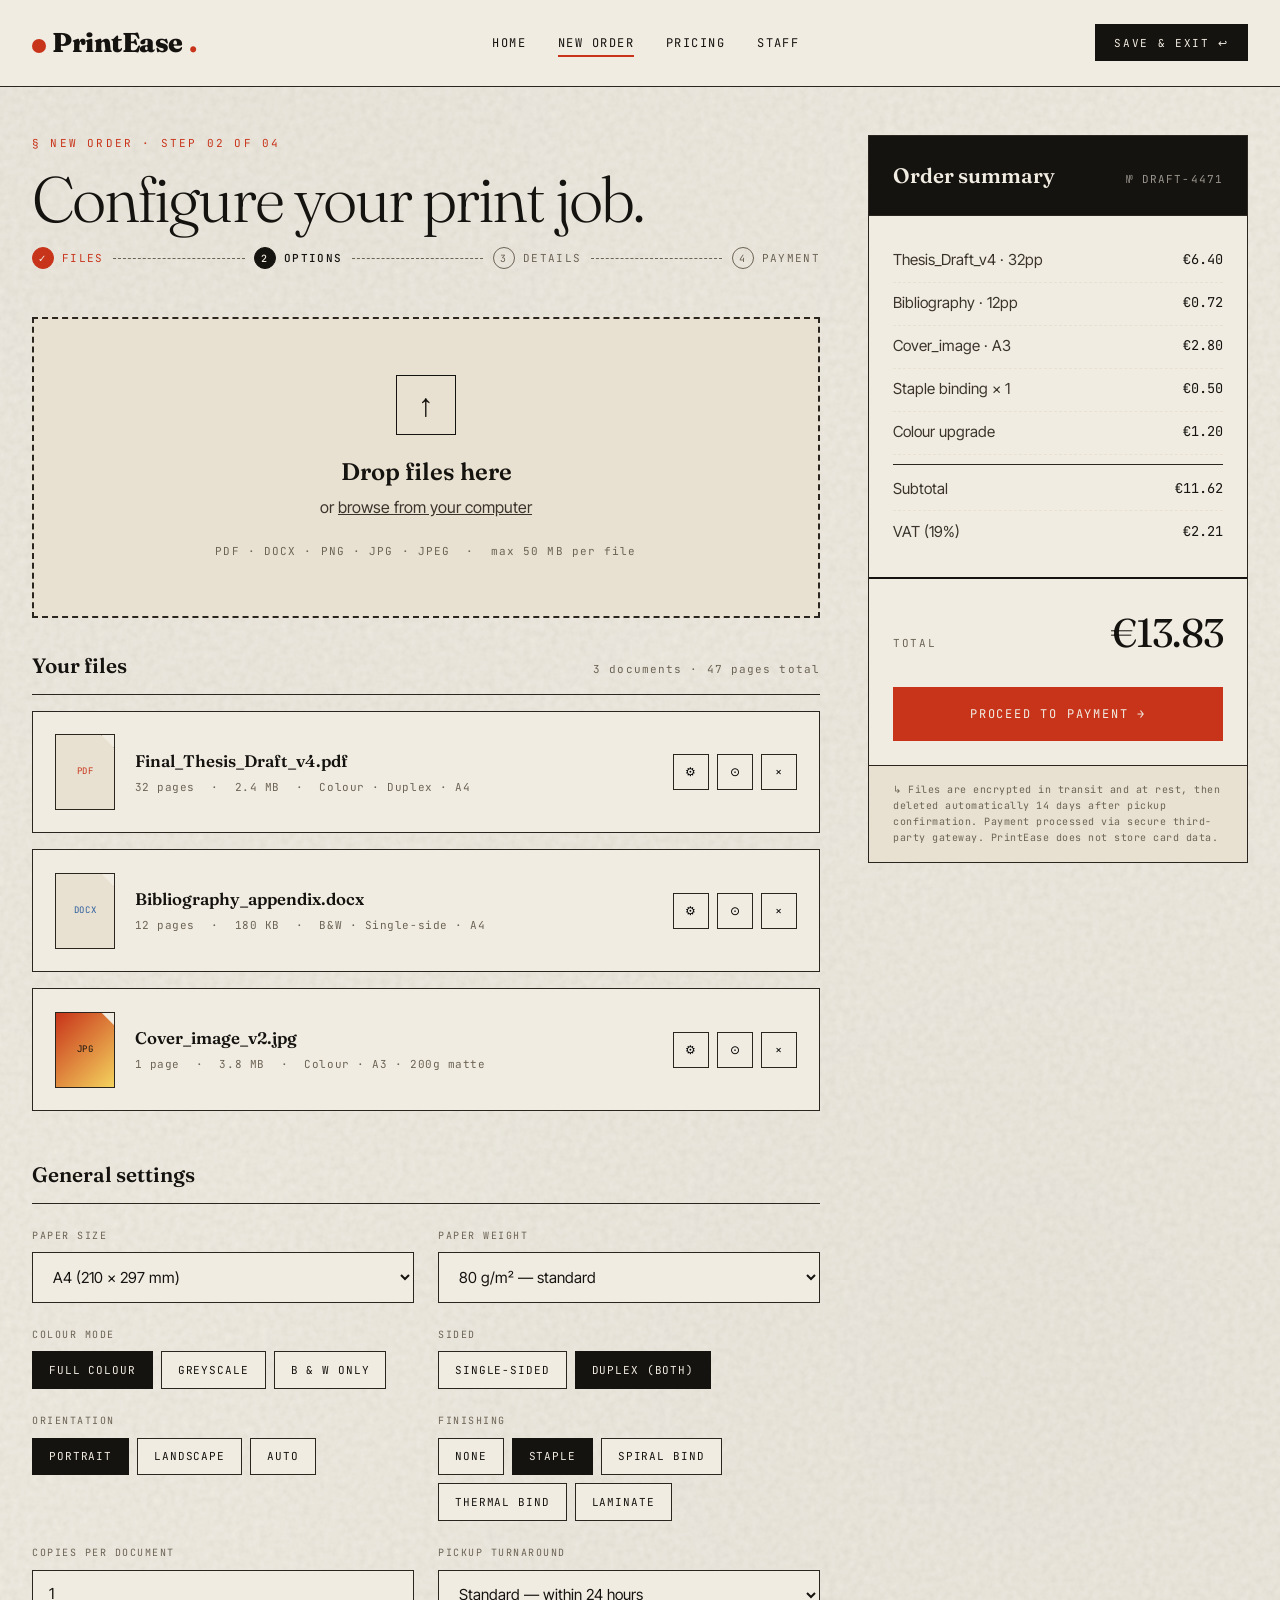
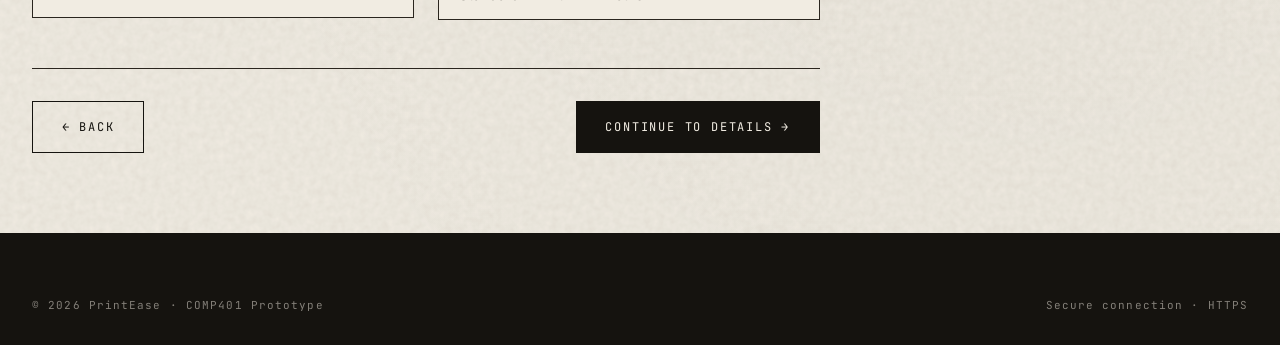
==== order.html @ 36f1aa3f "Home & Order pages" ====
<!DOCTYPE html>
<html lang="en">
<head>
<meta charset="UTF-8" />
<meta name="viewport" content="width=device-width, initial-scale=1.0" />
<title>PrintEase — New Order</title>
<link rel="stylesheet" href="css/style.css" />
</head>
<body>

<nav>
  <div class="nav-inner">
    <a href="index.html" class="logo">
      <span class="logo-mark"></span>
      PrintEase<span style="color: var(--accent);">.</span>
    </a>
    <ul class="nav-links">
      <li><a href="index.html">Home</a></li>
      <li><a href="order.html" class="active">New Order</a></li>
      <li><a href="index.html#pricing">Pricing</a></li>
      <li>Staff</li>
    </ul>
    <a href="index.html" class="nav-cta">Save &amp; exit ↩</a>
  </div>
</nav>

<main>

  <div class="order-layout">

    <div class="order-main">

      <div class="page-eyebrow">§ New order · Step 02 of 04</div>
      <h1 class="page-title">Configure your print job.</h1>

      <div class="progress">
        <div class="progress-step done"><span class="ring">✓</span> Files</div>
        <hr>
        <div class="progress-step current"><span class="ring">2</span> Options</div>
        <hr>
        <div class="progress-step"><span class="ring">3</span> Details</div>
        <hr>
        <div class="progress-step"><span class="ring">4</span> Payment</div>
      </div>

      <div class="upload-zone">
        <div class="upload-icon">↑</div>
        <h3>Drop files here</h3>
        <p>or <u>browse from your computer</u></p>
        <div class="upload-formats">PDF · DOCX · PNG · JPG · JPEG &nbsp;·&nbsp; max 50 MB per file</div>
      </div>

      <div class="file-list">
        <div class="file-list-head">
          <h4>Your files</h4>
          <span>3 documents · 47 pages total</span>
        </div>

        <div class="file-card">
          <div class="file-thumb pdf">PDF</div>
          <div class="file-meta">
            <h5>Final_Thesis_Draft_v4.pdf</h5>
            <div class="details">
              <span>32 pages</span><span>2.4 MB</span><span>Colour · Duplex · A4</span>
            </div>
          </div>
          <div class="file-actions">
            <button class="icon-btn" title="Configure">⚙</button>
            <button class="icon-btn" title="Preview">⊙</button>
            <button class="icon-btn danger" title="Remove">×</button>
          </div>
        </div>

        <div class="file-card">
          <div class="file-thumb docx">DOCX</div>
          <div class="file-meta">
            <h5>Bibliography_appendix.docx</h5>
            <div class="details">
              <span>12 pages</span><span>180 KB</span><span>B&amp;W · Single-side · A4</span>
            </div>
          </div>
          <div class="file-actions">
            <button class="icon-btn" title="Configure">⚙</button>
            <button class="icon-btn" title="Preview">⊙</button>
            <button class="icon-btn danger" title="Remove">×</button>
          </div>
        </div>

        <div class="file-card">
          <div class="file-thumb img">JPG</div>
          <div class="file-meta">
            <h5>Cover_image_v2.jpg</h5>
            <div class="details">
              <span>1 page</span><span>3.8 MB</span><span>Colour · A3 · 200g matte</span>
            </div>
          </div>
          <div class="file-actions">
            <button class="icon-btn" title="Configure">⚙</button>
            <button class="icon-btn" title="Preview">⊙</button>
            <button class="icon-btn danger" title="Remove">×</button>
          </div>
        </div>
      </div>

      <div class="options-block">
        <h4>General settings</h4>

        <div class="opt-grid">
          <div class="opt-field">
            <label>Paper size</label>
            <select>
              <option>A4 (210 × 297 mm)</option>
              <option>A5 (148 × 210 mm)</option>
              <option>A3 (297 × 420 mm)</option>
              <option>A2 (420 × 594 mm)</option>
              <option>Letter (216 × 279 mm)</option>
            </select>
          </div>

          <div class="opt-field">
            <label>Paper weight</label>
            <select>
              <option>80 g/m² — standard</option>
              <option>100 g/m²</option>
              <option>120 g/m²</option>
              <option>160 g/m²</option>
              <option>200 g/m² — poster</option>
              <option>250 g/m² — card</option>
            </select>
          </div>

          <div class="opt-field">
            <label>Colour mode</label>
            <div class="chips">
              <div class="chip active">Full colour</div>
              <div class="chip">Greyscale</div>
              <div class="chip">B &amp; W only</div>
            </div>
          </div>

          <div class="opt-field">
            <label>Sided</label>
            <div class="chips">
              <div class="chip">Single-sided</div>
              <div class="chip active">Duplex (both)</div>
            </div>
          </div>

          <div class="opt-field">
            <label>Orientation</label>
            <div class="chips">
              <div class="chip active">Portrait</div>
              <div class="chip">Landscape</div>
              <div class="chip">Auto</div>
            </div>
          </div>

          <div class="opt-field">
            <label>Finishing</label>
            <div class="chips">
              <div class="chip">None</div>
              <div class="chip active">Staple</div>
              <div class="chip">Spiral bind</div>
              <div class="chip">Thermal bind</div>
              <div class="chip">Laminate</div>
            </div>
          </div>

          <div class="opt-field">
            <label>Copies per document</label>
            <input type="number" value="1" min="1" max="500" />
          </div>

          <div class="opt-field">
            <label>Pickup turnaround</label>
            <select>
              <option>Standard — within 24 hours</option>
              <option>Same day — by close</option>
              <option>Express — within 2 hours (+€3.00)</option>
            </select>
          </div>
        </div>
      </div>

      <div style="display: flex; justify-content: space-between; margin-top: 3rem; padding-top: 2rem; border-top: 1px solid var(--rule);">
        <a href="index.html" class="btn btn-secondary">← Back</a>
        <a href="#" class="btn btn-primary">Continue to details →</a>
      </div>

    </div>

    <aside class="summary">
      <div class="summary-head">
        <h4>Order summary</h4>
        <span class="code">№ DRAFT-4471</span>
      </div>

      <div class="summary-body">
        <div class="summary-row">
          <span class="label">Thesis_Draft_v4 · 32pp</span>
          <span class="val">€6.40</span>
        </div>
        <div class="summary-row">
          <span class="label">Bibliography · 12pp</span>
          <span class="val">€0.72</span>
        </div>
        <div class="summary-row">
          <span class="label">Cover_image · A3</span>
          <span class="val">€2.80</span>
        </div>
        <div class="summary-row">
          <span class="label">Staple binding × 1</span>
          <span class="val">€0.50</span>
        </div>
        <div class="summary-row">
          <span class="label">Colour upgrade</span>
          <span class="val">€1.20</span>
        </div>
        <div class="summary-row" style="margin-top: 0.6rem; padding-top: 0.8rem; border-top: 1px solid var(--rule);">
          <span class="label">Subtotal</span>
          <span class="val">€11.62</span>
        </div>
        <div class="summary-row">
          <span class="label">VAT (19%)</span>
          <span class="val">€2.21</span>
        </div>
      </div>

      <div class="summary-total">
        <span class="lbl">Total</span>
        <span class="amt">€13.83</span>
      </div>

      <div class="summary-cta">
        <button class="btn btn-accent">Proceed to payment →</button>
      </div>

      <div class="summary-note">
        ↳ Files are encrypted in transit and at rest, then deleted automatically 14 days after pickup confirmation. Payment processed via secure third-party gateway. PrintEase does not store card data.
      </div>
    </aside>

  </div>

</main>

<footer style="margin-top: 2rem;">
  <div class="footer-inner">
    <div class="footer-bottom" style="padding-top: 0; border: none;">
      <span>© 2026 PrintEase · COMP401 Prototype</span>
      <span>Secure connection · HTTPS</span>
    </div>
  </div>
</footer>

</body>
</html>
---- css/style.css ----
@import url('https://fonts.googleapis.com/css2?family=Fraunces:ital,opsz,wght@0,9..144,300;0,9..144,400;0,9..144,600;0,9..144,800;1,9..144,400&family=JetBrains+Mono:wght@400;500&family=Inter+Tight:wght@400;500;600&display=swap');

:root {
  --paper: #f1ece2;
  --paper-deep: #e8e0d0;
  --ink: #15130f;
  --ink-soft: #3a342c;
  --ink-muted: #6b6354;
  --rule: #2a251e;
  --accent: #c8341a;
  --accent-deep: #8f2010;
  --highlight: #f4d35e;
  --green: #4a6741;
  --shadow: rgba(21, 19, 15, 0.08);

  --serif: 'Fraunces', Georgia, serif;
  --sans:  'Inter Tight', system-ui, sans-serif;
  --mono:  'JetBrains Mono', ui-monospace, monospace;

  --max: 1280px;
}

* { box-sizing: border-box; margin: 0; padding: 0; }

html { scroll-behavior: smooth; }

body {
  font-family: var(--sans);
  background: var(--paper);
  color: var(--ink);
  line-height: 1.5;
  font-size: 16px;
  -webkit-font-smoothing: antialiased;
  background-image:
          radial-gradient(circle at 20% 10%, rgba(0,0,0,0.015) 0%, transparent 50%),
          radial-gradient(circle at 80% 70%, rgba(0,0,0,0.02) 0%, transparent 50%),
          url("data:image/svg+xml,%3Csvg viewBox='0 0 200 200' xmlns='http://www.w3.org/2000/svg'%3E%3Cfilter id='n'%3E%3CfeTurbulence type='fractalNoise' baseFrequency='0.9' numOctaves='2'/%3E%3CfeColorMatrix values='0 0 0 0 0 0 0 0 0 0 0 0 0 0 0 0 0 0 0.06 0'/%3E%3C/filter%3E%3Crect width='100%25' height='100%25' filter='url(%23n)'/%3E%3C/svg%3E");
}

a { color: inherit; text-decoration: none; }

img { max-width: 100%; display: block; }

.marquee {
  background: var(--ink);
  color: var(--paper);
  font-family: var(--mono);
  font-size: 11px;
  letter-spacing: 0.18em;
  text-transform: uppercase;
  padding: 7px 0;
  overflow: hidden;
  white-space: nowrap;
}
.marquee-track {
  display: inline-block;
  animation: scroll 40s linear infinite;
  padding-left: 100%;
}
.marquee-track span { margin: 0 2rem; }
.marquee-track span::before {
  content: "✦";
  color: var(--accent);
  margin-right: 2rem;
}
@keyframes scroll {
  0% { transform: translateX(0); }
  100% { transform: translateX(-100%); }
}

nav {
  border-bottom: 1px solid var(--rule);
  background: var(--paper);
  position: sticky;
  top: 0;
  z-index: 50;
}
.nav-inner {
  max-width: var(--max);
  margin: 0 auto;
  padding: 1.4rem 2rem;
  display: flex;
  align-items: center;
  justify-content: space-between;
  gap: 2rem;
}
.logo {
  font-family: var(--serif);
  font-weight: 800;
  font-size: 1.7rem;
  letter-spacing: -0.02em;
  display: flex;
  align-items: baseline;
  gap: 0.4rem;
}
.logo-mark {
  display: inline-block;
  width: 14px;
  height: 14px;
  background: var(--accent);
  border-radius: 50%;
  transform: translateY(1px);
}
.nav-links {
  display: flex;
  gap: 2rem;
  list-style: none;
  font-family: var(--mono);
  font-size: 12px;
  letter-spacing: 0.12em;
  text-transform: uppercase;
}
.nav-links a {
  position: relative;
  padding: 4px 0;
  transition: color 0.2s;
}
.nav-links a:hover { color: var(--accent); }
.nav-links a.active::after {
  content: "";
  position: absolute;
  left: 0; right: 0; bottom: -2px;
  height: 2px;
  background: var(--accent);
}
.nav-cta {
  background: var(--ink);
  color: var(--paper);
  padding: 0.65rem 1.2rem;
  font-family: var(--mono);
  font-size: 11px;
  letter-spacing: 0.15em;
  text-transform: uppercase;
  transition: background 0.2s;
}
.nav-cta:hover { background: var(--accent); }

main { max-width: var(--max); margin: 0 auto; padding: 0 2rem; }

.section { padding: 5rem 0; border-top: 1px solid var(--rule); }
.section:first-child { border-top: none; }

.hero {
  padding: 5rem 0 5rem;
  position: relative;
}
.hero-grid {
  display: grid;
  grid-template-columns: 1fr 1fr;
  gap: 3rem;
  align-items: end;
  margin-bottom: 4rem;
}
.hero-eyebrow {
  font-family: var(--mono);
  font-size: 11px;
  letter-spacing: 0.2em;
  text-transform: uppercase;
  color: var(--ink-muted);
  margin-bottom: 1.5rem;
  display: flex;
  align-items: center;
  gap: 0.8rem;
}
.hero-eyebrow::before {
  content: "";
  width: 32px;
  height: 1px;
  background: var(--ink);
}
.hero h1 {
  font-family: var(--serif);
  font-weight: 300;
  font-size: clamp(3.5rem, 8vw, 7rem);
  line-height: 0.92;
  letter-spacing: -0.03em;
  margin-bottom: 2rem;
}
.hero h1 em {
  font-style: italic;
  font-weight: 400;
  color: var(--accent);
}
.hero-lead {
  font-family: var(--serif);
  font-size: 1.25rem;
  line-height: 1.55;
  color: var(--ink-soft);
  max-width: 30rem;
  margin-bottom: 2.5rem;
}
.hero-ctas {
  display: flex;
  gap: 1rem;
  flex-wrap: wrap;
}
.btn {
  display: inline-flex;
  align-items: center;
  gap: 0.5rem;
  padding: 1rem 1.8rem;
  font-family: var(--mono);
  font-size: 12px;
  letter-spacing: 0.15em;
  text-transform: uppercase;
  cursor: pointer;
  transition: all 0.2s;
  border: 1px solid var(--ink);
  background: transparent;
  color: var(--ink);
}
.btn-primary {
  background: var(--ink);
  color: var(--paper);
}
.btn-primary:hover {
  background: var(--accent);
  border-color: var(--accent);
}
.btn-secondary:hover {
  background: var(--ink);
  color: var(--paper);
}
.btn-accent {
  background: var(--accent);
  color: var(--paper);
  border-color: var(--accent);
}
.btn-accent:hover {
  background: var(--accent-deep);
  border-color: var(--accent-deep);
}

.hero-figure {
  position: relative;
  aspect-ratio: 4 / 5;
  background: var(--paper-deep);
  border: 1px solid var(--rule);
  overflow: hidden;
}
.hero-figure::before {
  content: "";
  position: absolute;
  inset: 1.5rem;
  border: 1px solid var(--accent);
  z-index: 2;
  pointer-events: none;
}
.hero-figure-label {
  position: absolute;
  top: 0.7rem;
  left: 0.7rem;
  font-family: var(--mono);
  font-size: 10px;
  letter-spacing: 0.15em;
  text-transform: uppercase;
  color: var(--ink-muted);
  z-index: 3;
}
.hero-figure-num {
  position: absolute;
  bottom: 0.7rem;
  right: 0.7rem;
  font-family: var(--mono);
  font-size: 10px;
  letter-spacing: 0.15em;
  color: var(--ink-muted);
  z-index: 3;
}
.cmyk-stack {
  position: absolute;
  inset: 0;
  display: flex;
  align-items: center;
  justify-content: center;
}
.cmyk-stack .dot {
  position: absolute;
  width: 55%;
  aspect-ratio: 1;
  border-radius: 50%;
  mix-blend-mode: multiply;
  opacity: 0.85;
}
.cmyk-stack .c { background: #00aeef; transform: translate(-22%, -12%); }
.cmyk-stack .m { background: #ec008c; transform: translate(22%, -12%); }
.cmyk-stack .y { background: #fff200; transform: translate(0, 22%); }

.hero-meta {
  display: grid;
  grid-template-columns: repeat(4, 1fr);
  gap: 2rem;
  padding-top: 2.5rem;
  border-top: 1px solid var(--rule);
}
.hero-meta-item .num {
  font-family: var(--serif);
  font-size: 2.5rem;
  font-weight: 400;
  letter-spacing: -0.02em;
  display: block;
  line-height: 1;
}
.hero-meta-item .lbl {
  font-family: var(--mono);
  font-size: 10px;
  letter-spacing: 0.15em;
  text-transform: uppercase;
  color: var(--ink-muted);
  margin-top: 0.4rem;
}

.section-head {
  display: grid;
  grid-template-columns: 80px 1fr 1fr;
  gap: 2rem;
  align-items: baseline;
  margin-bottom: 3rem;
}
.section-num {
  font-family: var(--mono);
  font-size: 11px;
  letter-spacing: 0.2em;
  color: var(--accent);
}
.section-title {
  font-family: var(--serif);
  font-size: clamp(2rem, 4vw, 3rem);
  font-weight: 400;
  letter-spacing: -0.02em;
  line-height: 1;
}
.section-kicker {
  font-family: var(--serif);
  font-style: italic;
  font-size: 1.1rem;
  color: var(--ink-soft);
  line-height: 1.5;
}

.steps {
  display: grid;
  grid-template-columns: repeat(4, 1fr);
  gap: 0;
  border: 1px solid var(--rule);
}
.step {
  padding: 2rem 1.8rem;
  border-right: 1px solid var(--rule);
  position: relative;
  transition: background 0.25s;
}
.step:last-child { border-right: none; }
.step:hover { background: var(--paper-deep); }
.step-num {
  font-family: var(--serif);
  font-weight: 300;
  font-size: 3.5rem;
  line-height: 1;
  letter-spacing: -0.04em;
  color: var(--accent);
  margin-bottom: 1.5rem;
}
.step h3 {
  font-family: var(--serif);
  font-size: 1.25rem;
  font-weight: 600;
  margin-bottom: 0.6rem;
}
.step p {
  font-size: 0.95rem;
  color: var(--ink-soft);
  line-height: 1.5;
}

.specs {
  display: grid;
  grid-template-columns: 1fr 1fr;
  gap: 0;
  border: 1px solid var(--rule);
}
.spec-row {
  display: grid;
  grid-template-columns: 140px 1fr;
  padding: 1.4rem 1.8rem;
  border-bottom: 1px solid var(--rule);
  border-right: 1px solid var(--rule);
  align-items: baseline;
}
.spec-row:nth-child(2n) { border-right: none; }
.spec-row:nth-last-child(-n+2) { border-bottom: none; }
.spec-label {
  font-family: var(--mono);
  font-size: 10px;
  letter-spacing: 0.15em;
  text-transform: uppercase;
  color: var(--ink-muted);
}
.spec-value {
  font-family: var(--serif);
  font-size: 1.05rem;
  color: var(--ink);
}

.pricing {
  display: grid;
  grid-template-columns: repeat(3, 1fr);
  gap: 1.5rem;
}
.price-card {
  border: 1px solid var(--rule);
  padding: 2rem;
  background: var(--paper);
  position: relative;
  transition: transform 0.25s;
}
.price-card.featured {
  background: var(--ink);
  color: var(--paper);
  transform: translateY(-12px);
}
.price-card.featured::before {
  content: "Most ordered";
  position: absolute;
  top: -10px;
  left: 1.5rem;
  background: var(--accent);
  color: var(--paper);
  font-family: var(--mono);
  font-size: 10px;
  letter-spacing: 0.15em;
  text-transform: uppercase;
  padding: 4px 10px;
}
.price-card h4 {
  font-family: var(--serif);
  font-size: 1.5rem;
  font-weight: 600;
  margin-bottom: 0.4rem;
}
.price-amount {
  font-family: var(--serif);
  font-size: 3rem;
  font-weight: 400;
  letter-spacing: -0.03em;
  line-height: 1;
  margin: 1.5rem 0 0.3rem;
}
.price-amount sup {
  font-size: 1rem;
  vertical-align: super;
  margin-right: 0.2rem;
}
.price-amount sub {
  font-family: var(--mono);
  font-size: 0.7rem;
  letter-spacing: 0.1em;
  vertical-align: baseline;
  margin-left: 0.3rem;
}
.price-unit {
  font-family: var(--mono);
  font-size: 11px;
  letter-spacing: 0.15em;
  text-transform: uppercase;
  color: var(--ink-muted);
  margin-bottom: 1.5rem;
}
.price-card.featured .price-unit { color: rgba(241, 236, 226, 0.6); }
.price-card ul {
  list-style: none;
  padding: 1.5rem 0;
  border-top: 1px solid var(--rule);
}
.price-card.featured ul { border-top-color: rgba(241, 236, 226, 0.2); }
.price-card li {
  padding: 0.5rem 0;
  font-size: 0.95rem;
  display: flex;
  align-items: baseline;
  gap: 0.6rem;
}
.price-card li::before {
  content: "→";
  color: var(--accent);
  font-family: var(--mono);
}

footer {
  background: var(--ink);
  color: var(--paper);
  padding: 4rem 2rem 2rem;
  margin-top: 4rem;
}
.footer-inner {
  max-width: var(--max);
  margin: 0 auto;
}
.footer-top {
  display: grid;
  grid-template-columns: 2fr 1fr 1fr 1fr;
  gap: 3rem;
  padding-bottom: 3rem;
  border-bottom: 1px solid rgba(241, 236, 226, 0.15);
}
.footer-brand .logo { color: var(--paper); margin-bottom: 1rem; }
.footer-brand p {
  font-family: var(--serif);
  font-style: italic;
  color: rgba(241, 236, 226, 0.7);
  max-width: 22rem;
}
.footer-col h5 {
  font-family: var(--mono);
  font-size: 10px;
  letter-spacing: 0.2em;
  text-transform: uppercase;
  color: rgba(241, 236, 226, 0.5);
  margin-bottom: 1.2rem;
}
.footer-col ul { list-style: none; }
.footer-col li { margin-bottom: 0.6rem; }
.footer-col a {
  color: rgba(241, 236, 226, 0.85);
  font-size: 0.95rem;
  transition: color 0.2s;
}
.footer-col a:hover { color: var(--accent); }
.footer-bottom {
  display: flex;
  justify-content: space-between;
  padding-top: 2rem;
  font-family: var(--mono);
  font-size: 11px;
  letter-spacing: 0.1em;
  color: rgba(241, 236, 226, 0.5);
}

.order-layout {
  display: grid;
  grid-template-columns: 1fr 380px;
  gap: 3rem;
  padding: 3rem 0;
  align-items: start;
}
.order-main { min-width: 0; }

.page-eyebrow {
  font-family: var(--mono);
  font-size: 11px;
  letter-spacing: 0.2em;
  text-transform: uppercase;
  color: var(--accent);
  margin-bottom: 1rem;
}
.page-title {
  font-family: var(--serif);
  font-size: clamp(2.5rem, 5vw, 4rem);
  font-weight: 300;
  letter-spacing: -0.03em;
  line-height: 1;
  margin-bottom: 1rem;
}
.page-subtitle {
  font-family: var(--serif);
  font-style: italic;
  font-size: 1.15rem;
  color: var(--ink-soft);
  margin-bottom: 3rem;
}

.progress {
  display: flex;
  align-items: center;
  gap: 0.6rem;
  margin-bottom: 3rem;
  font-family: var(--mono);
  font-size: 11px;
  letter-spacing: 0.12em;
  text-transform: uppercase;
}
.progress-step {
  display: flex;
  align-items: center;
  gap: 0.5rem;
  color: var(--ink-muted);
}
.progress-step.done { color: var(--accent); }
.progress-step.current { color: var(--ink); font-weight: 500; }
.progress-step .ring {
  width: 22px;
  height: 22px;
  border: 1px solid currentColor;
  border-radius: 50%;
  display: inline-flex;
  align-items: center;
  justify-content: center;
  font-size: 10px;
}
.progress-step.current .ring { background: var(--ink); color: var(--paper); border-color: var(--ink); }
.progress-step.done .ring { background: var(--accent); color: var(--paper); border-color: var(--accent); }
.progress hr {
  flex: 1;
  border: none;
  border-top: 1px dashed var(--ink-muted);
  min-width: 20px;
}

.upload-zone {
  border: 2px dashed var(--rule);
  background: var(--paper-deep);
  padding: 3.5rem 2rem;
  text-align: center;
  transition: all 0.2s;
  cursor: pointer;
}
.upload-zone:hover {
  border-color: var(--accent);
  background: rgba(200, 52, 26, 0.04);
}
.upload-icon {
  width: 60px;
  height: 60px;
  margin: 0 auto 1.2rem;
  border: 1px solid var(--ink);
  display: flex;
  align-items: center;
  justify-content: center;
  font-family: var(--serif);
  font-size: 2rem;
  position: relative;
}
.upload-icon::after {
  content: "";
  position: absolute;
  inset: -4px;
  border: 1px solid var(--accent);
  z-index: -1;
}
.upload-zone h3 {
  font-family: var(--serif);
  font-size: 1.5rem;
  font-weight: 600;
  margin-bottom: 0.3rem;
}
.upload-zone p {
  color: var(--ink-soft);
  margin-bottom: 1.5rem;
}
.upload-formats {
  font-family: var(--mono);
  font-size: 11px;
  letter-spacing: 0.1em;
  color: var(--ink-muted);
  margin-top: 1.5rem;
}

.file-list {
  margin-top: 2rem;
}
.file-list-head {
  display: flex;
  justify-content: space-between;
  align-items: baseline;
  margin-bottom: 1rem;
  padding-bottom: 0.8rem;
  border-bottom: 1px solid var(--rule);
}
.file-list-head h4 {
  font-family: var(--serif);
  font-size: 1.3rem;
  font-weight: 600;
}
.file-list-head span {
  font-family: var(--mono);
  font-size: 11px;
  letter-spacing: 0.1em;
  color: var(--ink-muted);
}

.file-card {
  border: 1px solid var(--rule);
  padding: 1.4rem;
  margin-bottom: 1rem;
  background: var(--paper);
  display: grid;
  grid-template-columns: 60px 1fr auto;
  gap: 1.2rem;
  align-items: center;
}
.file-thumb {
  width: 60px;
  height: 76px;
  background: var(--paper-deep);
  border: 1px solid var(--rule);
  display: flex;
  align-items: center;
  justify-content: center;
  font-family: var(--mono);
  font-size: 9px;
  letter-spacing: 0.1em;
  position: relative;
}
.file-thumb::before {
  content: "";
  position: absolute;
  top: 0; right: 0;
  width: 12px;
  height: 12px;
  background: var(--paper);
  border-left: 1px solid var(--rule);
  border-bottom: 1px solid var(--rule);
  clip-path: polygon(0 0, 100% 100%, 100% 0);
}
.file-thumb.pdf { color: var(--accent); }
.file-thumb.docx { color: #2a5d9f; }
.file-thumb.img { background: linear-gradient(135deg, #c8341a, #f4d35e); color: var(--ink); }

.file-meta h5 {
  font-family: var(--serif);
  font-size: 1.05rem;
  font-weight: 600;
  margin-bottom: 0.3rem;
  word-break: break-word;
}
.file-meta .details {
  font-family: var(--mono);
  font-size: 11px;
  letter-spacing: 0.05em;
  color: var(--ink-muted);
  display: flex;
  gap: 1rem;
  flex-wrap: wrap;
}
.file-meta .details span::before {
  content: "·";
  margin-right: 1rem;
  color: var(--ink-muted);
}
.file-meta .details span:first-child::before { display: none; }

.file-actions {
  display: flex;
  gap: 0.5rem;
}
.icon-btn {
  width: 36px;
  height: 36px;
  border: 1px solid var(--rule);
  background: var(--paper);
  cursor: pointer;
  transition: all 0.15s;
  font-family: var(--mono);
  font-size: 12px;
  display: flex;
  align-items: center;
  justify-content: center;
}
.icon-btn:hover { background: var(--ink); color: var(--paper); }
.icon-btn.danger:hover { background: var(--accent); border-color: var(--accent); color: var(--paper); }

.options-block {
  margin-top: 3rem;
}
.options-block h4 {
  font-family: var(--serif);
  font-size: 1.3rem;
  font-weight: 600;
  padding-bottom: 0.8rem;
  border-bottom: 1px solid var(--rule);
  margin-bottom: 1.5rem;
}
.opt-grid {
  display: grid;
  grid-template-columns: repeat(2, 1fr);
  gap: 1.5rem;
}
.opt-field label {
  display: block;
  font-family: var(--mono);
  font-size: 10px;
  letter-spacing: 0.15em;
  text-transform: uppercase;
  color: var(--ink-muted);
  margin-bottom: 0.6rem;
}
.opt-field select, .opt-field input {
  width: 100%;
  padding: 0.85rem 1rem;
  border: 1px solid var(--rule);
  background: var(--paper);
  font-family: var(--sans);
  font-size: 0.95rem;
  color: var(--ink);
  transition: border-color 0.15s;
}
.opt-field select:focus, .opt-field input:focus {
  outline: none;
  border-color: var(--accent);
}

.chips {
  display: flex;
  gap: 0.5rem;
  flex-wrap: wrap;
}
.chip {
  padding: 0.6rem 1rem;
  border: 1px solid var(--rule);
  background: var(--paper);
  font-family: var(--mono);
  font-size: 11px;
  letter-spacing: 0.08em;
  text-transform: uppercase;
  cursor: pointer;
  transition: all 0.15s;
}
.chip.active {
  background: var(--ink);
  color: var(--paper);
  border-color: var(--ink);
}
.chip:hover:not(.active) {
  border-color: var(--accent);
  color: var(--accent);
}

.summary {
  border: 1px solid var(--rule);
  background: var(--paper);
  position: sticky;
  top: 110px;
}
.summary-head {
  padding: 1.5rem;
  border-bottom: 1px solid var(--rule);
  background: var(--ink);
  color: var(--paper);
  display: flex;
  justify-content: space-between;
  align-items: baseline;
}
.summary-head h4 {
  font-family: var(--serif);
  font-size: 1.3rem;
  font-weight: 600;
}
.summary-head .code {
  font-family: var(--mono);
  font-size: 11px;
  letter-spacing: 0.1em;
  color: rgba(241, 236, 226, 0.6);
}
.summary-body { padding: 1.5rem; }
.summary-row {
  display: flex;
  justify-content: space-between;
  padding: 0.6rem 0;
  font-size: 0.95rem;
  border-bottom: 1px dashed var(--paper-deep);
}
.summary-row:last-of-type { border-bottom: none; }
.summary-row .label { color: var(--ink-soft); }
.summary-row .val { font-family: var(--mono); font-size: 0.85rem; }
.summary-total {
  padding: 1.5rem;
  border-top: 2px solid var(--ink);
  display: flex;
  justify-content: space-between;
  align-items: baseline;
}
.summary-total .lbl {
  font-family: var(--mono);
  font-size: 11px;
  letter-spacing: 0.15em;
  text-transform: uppercase;
  color: var(--ink-muted);
}
.summary-total .amt {
  font-family: var(--serif);
  font-size: 2.5rem;
  font-weight: 400;
  letter-spacing: -0.02em;
}
.summary-cta { padding: 0 1.5rem 1.5rem; }
.summary-cta .btn { width: 100%; justify-content: center; padding: 1.1rem; }
.summary-note {
  padding: 1rem 1.5rem;
  background: var(--paper-deep);
  font-family: var(--mono);
  font-size: 10px;
  letter-spacing: 0.05em;
  color: var(--ink-muted);
  line-height: 1.6;
  border-top: 1px solid var(--rule);
}

@media (max-width: 1024px) {
  .hero-grid { grid-template-columns: 1fr; gap: 4rem; }
  .order-layout { grid-template-columns: 1fr; }
  .summary { position: static; }
  .pricing { grid-template-columns: 1fr; }
  .specs { grid-template-columns: 1fr; }
  .spec-row { border-right: none; }
  .steps { grid-template-columns: repeat(2, 1fr); }
  .step:nth-child(2n) { border-right: none; }
  .step:nth-child(-n+2) { border-bottom: 1px solid var(--rule); }
  .dash-stats { grid-template-columns: repeat(2, 1fr); }
  .stat:nth-child(2n) { border-right: none; }
  .stat:nth-child(-n+2) { border-bottom: 1px solid var(--rule); }
  .footer-top { grid-template-columns: 1fr 1fr; }
}

@media (max-width: 640px) {
  main { padding: 0 1.2rem; }
  .nav-inner { padding: 1rem 1.2rem; }
  .nav-links { display: none; }
  .hero-meta { position: static; grid-template-columns: repeat(2, 1fr); margin-top: 2rem; }
  .steps { grid-template-columns: 1fr; }
  .step { border-right: none !important; border-bottom: 1px solid var(--rule); }
  .step:last-child { border-bottom: none; }
  .opt-grid { grid-template-columns: 1fr; }
  .dash-stats { grid-template-columns: 1fr; }
  .stat { border-right: none !important; border-bottom: 1px solid var(--rule); }
  .stat:last-child { border-bottom: none; }
  .footer-top { grid-template-columns: 1fr; }
  .orders-table { font-size: 0.85rem; }
  .orders-table th, .orders-table td { padding: 0.8rem 0.6rem; }
}

@keyframes fadeUp {
  from { opacity: 0; transform: translateY(20px); }
  to { opacity: 1; transform: translateY(0); }
}
.fade-up { animation: fadeUp 0.8s ease-out both; }
.fade-up:nth-child(1) { animation-delay: 0s; }
.fade-up:nth-child(2) { animation-delay: 0.1s; }
.fade-up:nth-child(3) { animation-delay: 0.2s; }
.fade-up:nth-child(4) { animation-delay: 0.3s; }
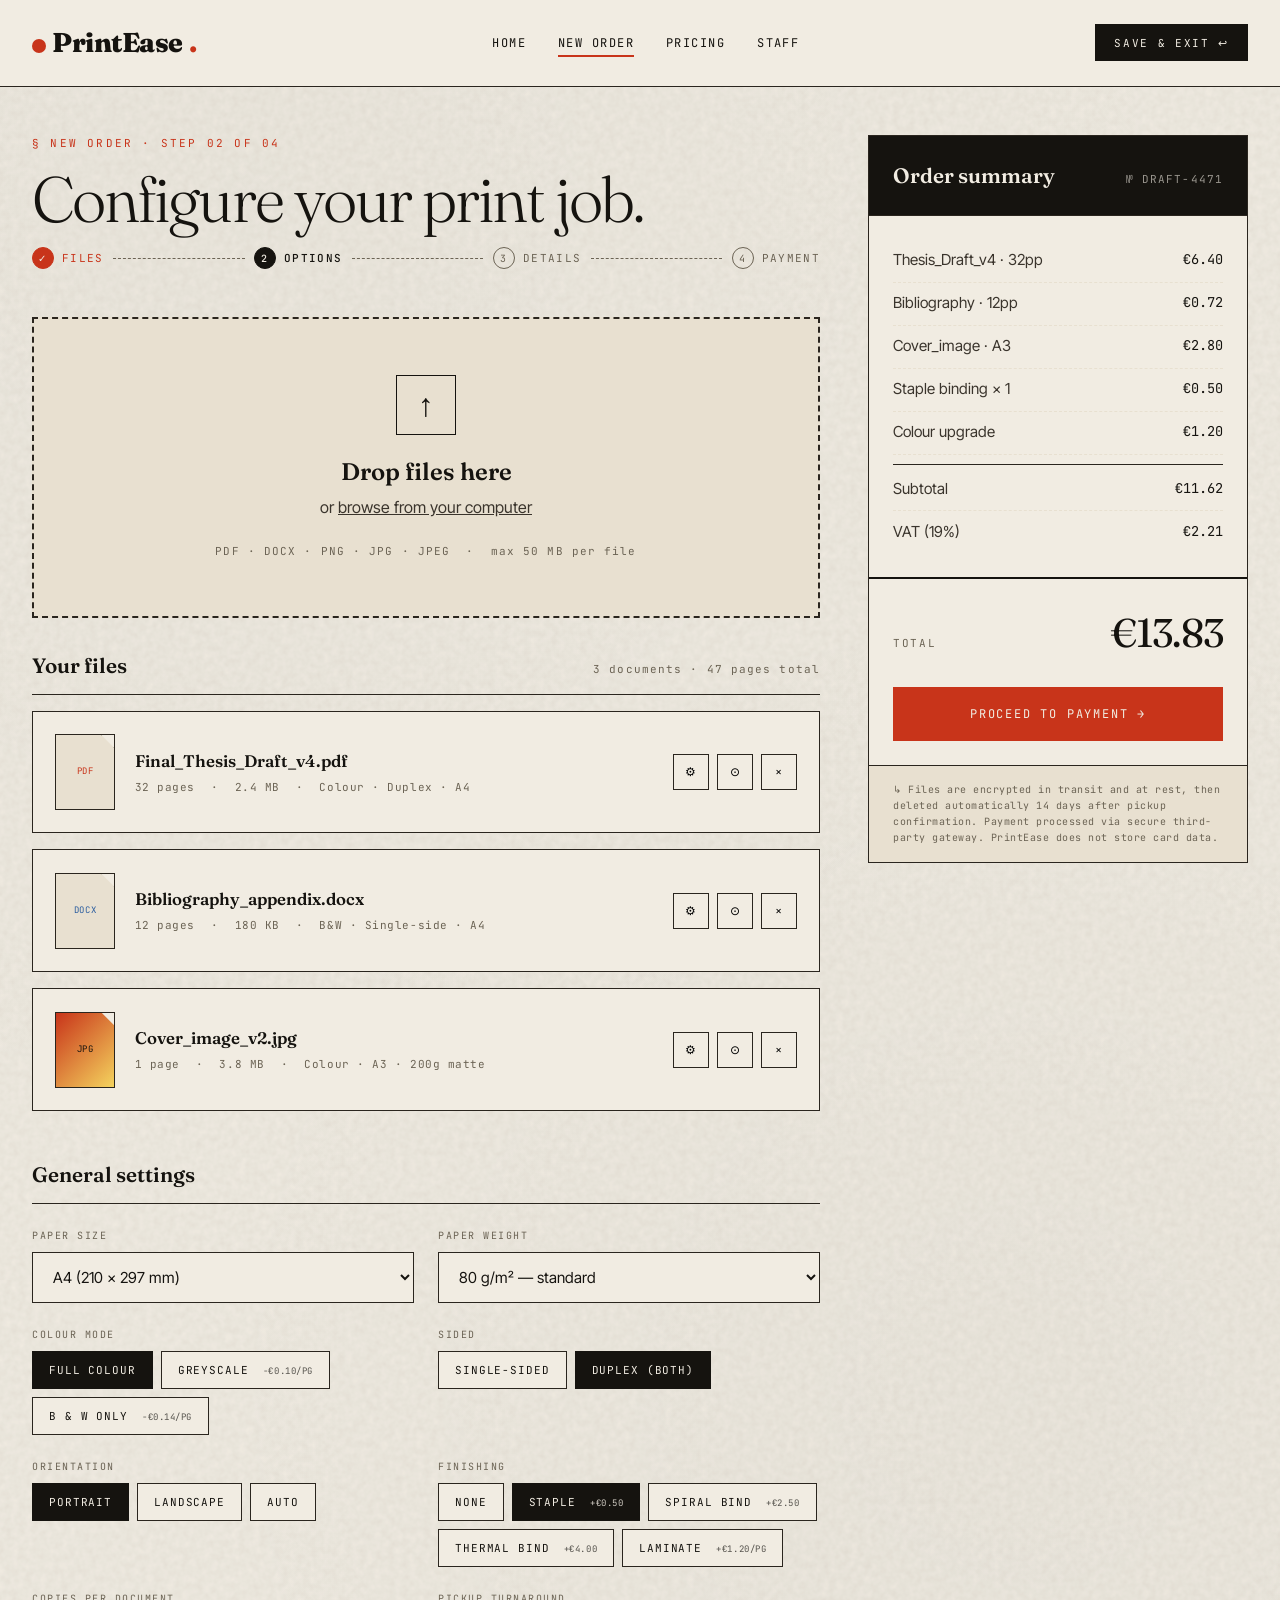
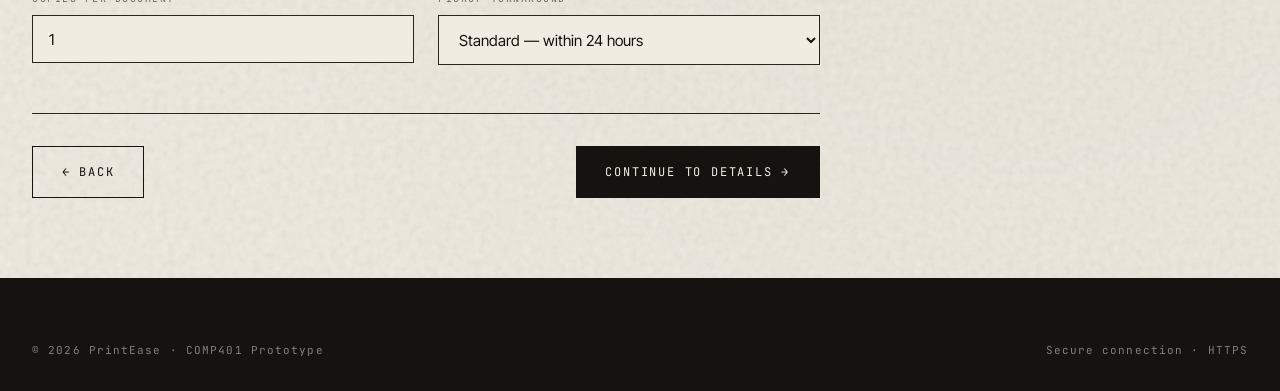
==== commit 657138b4: "1. Added a lead paragraph on the home page to reflect what the print shop does.    2. Changed the On" ====
--- a/order.html
+++ b/order.html
@@ -18,7 +18,7 @@
       <li><a href="index.html">Home</a></li>
       <li><a href="order.html" class="active">New Order</a></li>
       <li><a href="index.html#pricing">Pricing</a></li>
-      <li>Staff</li>
+      <li><a href="staff.html">Staff</a></li>
     </ul>
     <a href="index.html" class="nav-cta">Save &amp; exit ↩</a>
   </div>
@@ -121,11 +121,11 @@
             <label>Paper weight</label>
             <select>
               <option>80 g/m² — standard</option>
-              <option>100 g/m²</option>
-              <option>120 g/m²</option>
-              <option>160 g/m²</option>
-              <option>200 g/m² — poster</option>
-              <option>250 g/m² — card</option>
+              <option>100 g/m² (+€0.02/page)</option>
+              <option>120 g/m² (+€0.04/page)</option>
+              <option>160 g/m² (+€0.08/page)</option>
+              <option>200 g/m² — poster (+€0.15/page)</option>
+              <option>250 g/m² — card (+€0.22/page)</option>
             </select>
           </div>
 
@@ -133,8 +133,8 @@
             <label>Colour mode</label>
             <div class="chips">
               <div class="chip active">Full colour</div>
-              <div class="chip">Greyscale</div>
-              <div class="chip">B &amp; W only</div>
+              <div class="chip">Greyscale <span class="delta">−€0.10/pg</span></div>
+              <div class="chip">B &amp; W only <span class="delta">−€0.14/pg</span></div>
             </div>
           </div>
 
@@ -159,10 +159,10 @@
             <label>Finishing</label>
             <div class="chips">
               <div class="chip">None</div>
-              <div class="chip active">Staple</div>
-              <div class="chip">Spiral bind</div>
-              <div class="chip">Thermal bind</div>
-              <div class="chip">Laminate</div>
+              <div class="chip active">Staple <span class="delta">+€0.50</span></div>
+              <div class="chip">Spiral bind <span class="delta">+€2.50</span></div>
+              <div class="chip">Thermal bind <span class="delta">+€4.00</span></div>
+              <div class="chip">Laminate <span class="delta">+€1.20/pg</span></div>
             </div>
           </div>
 
--- a/css/style.css
+++ b/css/style.css
@@ -824,6 +824,13 @@
   border-color: var(--accent);
   color: var(--accent);
 }
+.chip .delta {
+  font-size: 9px;
+  letter-spacing: 0.06em;
+  opacity: 0.7;
+  margin-left: 0.4rem;
+}
+.chip.active .delta { opacity: 0.85; }
 
 .summary {
   border: 1px solid var(--rule);
@@ -894,6 +901,192 @@
   line-height: 1.6;
   border-top: 1px solid var(--rule);
 }
+
+.dash-header {
+  padding: 2.5rem 0 2rem;
+  border-bottom: 1px solid var(--rule);
+  display: flex;
+  justify-content: space-between;
+  align-items: end;
+}
+.dash-header h1 {
+  font-family: var(--serif);
+  font-size: 2.8rem;
+  font-weight: 400;
+  letter-spacing: -0.02em;
+}
+.dash-header .meta {
+  font-family: var(--mono);
+  font-size: 11px;
+  letter-spacing: 0.12em;
+  text-transform: uppercase;
+  color: var(--ink-muted);
+  text-align: right;
+}
+.dash-header .meta strong {
+  display: block;
+  font-family: var(--serif);
+  font-size: 1.4rem;
+  font-style: italic;
+  font-weight: 400;
+  color: var(--ink);
+  margin-top: 0.3rem;
+}
+
+.dash-stats {
+  display: grid;
+  grid-template-columns: repeat(4, 1fr);
+  gap: 0;
+  border: 1px solid var(--rule);
+  margin: 2rem 0;
+}
+.stat {
+  padding: 1.8rem;
+  border-right: 1px solid var(--rule);
+}
+.stat:last-child { border-right: none; }
+.stat-label {
+  font-family: var(--mono);
+  font-size: 10px;
+  letter-spacing: 0.15em;
+  text-transform: uppercase;
+  color: var(--ink-muted);
+  margin-bottom: 0.6rem;
+}
+.stat-value {
+  font-family: var(--serif);
+  font-size: 2.5rem;
+  font-weight: 400;
+  letter-spacing: -0.02em;
+  line-height: 1;
+}
+.stat-delta {
+  font-family: var(--mono);
+  font-size: 11px;
+  margin-top: 0.5rem;
+  color: var(--green);
+}
+.stat-delta.down { color: var(--accent); }
+.stat-delta.neutral { color: var(--ink-muted); }
+
+.dash-tabs {
+  display: flex;
+  gap: 0;
+  border-bottom: 1px solid var(--rule);
+  margin: 2rem 0 1.5rem;
+}
+.dash-tab {
+  padding: 1rem 1.5rem;
+  font-family: var(--mono);
+  font-size: 11px;
+  letter-spacing: 0.12em;
+  text-transform: uppercase;
+  cursor: pointer;
+  border-bottom: 2px solid transparent;
+  margin-bottom: -1px;
+  color: var(--ink-muted);
+  transition: color 0.15s;
+}
+.dash-tab.active {
+  color: var(--ink);
+  border-bottom-color: var(--accent);
+}
+.dash-tab:hover { color: var(--ink); }
+.dash-tab .count {
+  display: inline-block;
+  margin-left: 0.5rem;
+  padding: 2px 7px;
+  background: var(--paper-deep);
+  border-radius: 10px;
+  font-size: 10px;
+}
+.dash-tab.active .count { background: var(--accent); color: var(--paper); }
+
+.orders-table {
+  width: 100%;
+  border-collapse: collapse;
+  font-size: 0.93rem;
+}
+.orders-table thead {
+  background: var(--paper-deep);
+  border-top: 1px solid var(--rule);
+  border-bottom: 1px solid var(--rule);
+}
+.orders-table th {
+  text-align: left;
+  padding: 1rem 1.2rem;
+  font-family: var(--mono);
+  font-size: 10px;
+  letter-spacing: 0.15em;
+  text-transform: uppercase;
+  color: var(--ink-muted);
+  font-weight: 500;
+}
+.orders-table td {
+  padding: 1.1rem 1.2rem;
+  border-bottom: 1px solid var(--rule);
+  vertical-align: middle;
+}
+.orders-table tbody tr {
+  transition: background 0.15s;
+  cursor: pointer;
+}
+.orders-table tbody tr:hover { background: var(--paper-deep); }
+.order-id {
+  font-family: var(--mono);
+  font-size: 11px;
+  letter-spacing: 0.05em;
+  color: var(--ink-muted);
+}
+.customer-name {
+  font-family: var(--serif);
+  font-weight: 600;
+  font-size: 1rem;
+}
+.customer-email {
+  font-family: var(--mono);
+  font-size: 11px;
+  color: var(--ink-muted);
+  margin-top: 0.2rem;
+}
+.order-files {
+  font-family: var(--mono);
+  font-size: 11px;
+  color: var(--ink-muted);
+}
+.order-files strong {
+  font-family: var(--serif);
+  font-size: 1.05rem;
+  color: var(--ink);
+  font-weight: 600;
+}
+.order-price {
+  font-family: var(--serif);
+  font-size: 1.1rem;
+  font-weight: 600;
+}
+
+.badge {
+  display: inline-block;
+  padding: 4px 10px;
+  font-family: var(--mono);
+  font-size: 10px;
+  letter-spacing: 0.12em;
+  text-transform: uppercase;
+  border: 1px solid currentColor;
+}
+.badge.new { color: var(--accent); background: rgba(200, 52, 26, 0.08); }
+.badge.progress { color: #b8860b; background: rgba(184, 134, 11, 0.08); }
+.badge.hold { color: var(--ink-muted); background: rgba(107, 99, 84, 0.08); }
+.badge.complete { color: var(--green); background: rgba(74, 103, 65, 0.08); }
+.badge.paid { color: var(--green); }
+.badge.unpaid { color: var(--accent); }
+
+.row-actions {
+  display: flex;
+  gap: 0.4rem;
+}
+.row-actions .icon-btn { width: 30px; height: 30px; font-size: 11px; }
 
 @media (max-width: 1024px) {
   .hero-grid { grid-template-columns: 1fr; gap: 4rem; }
